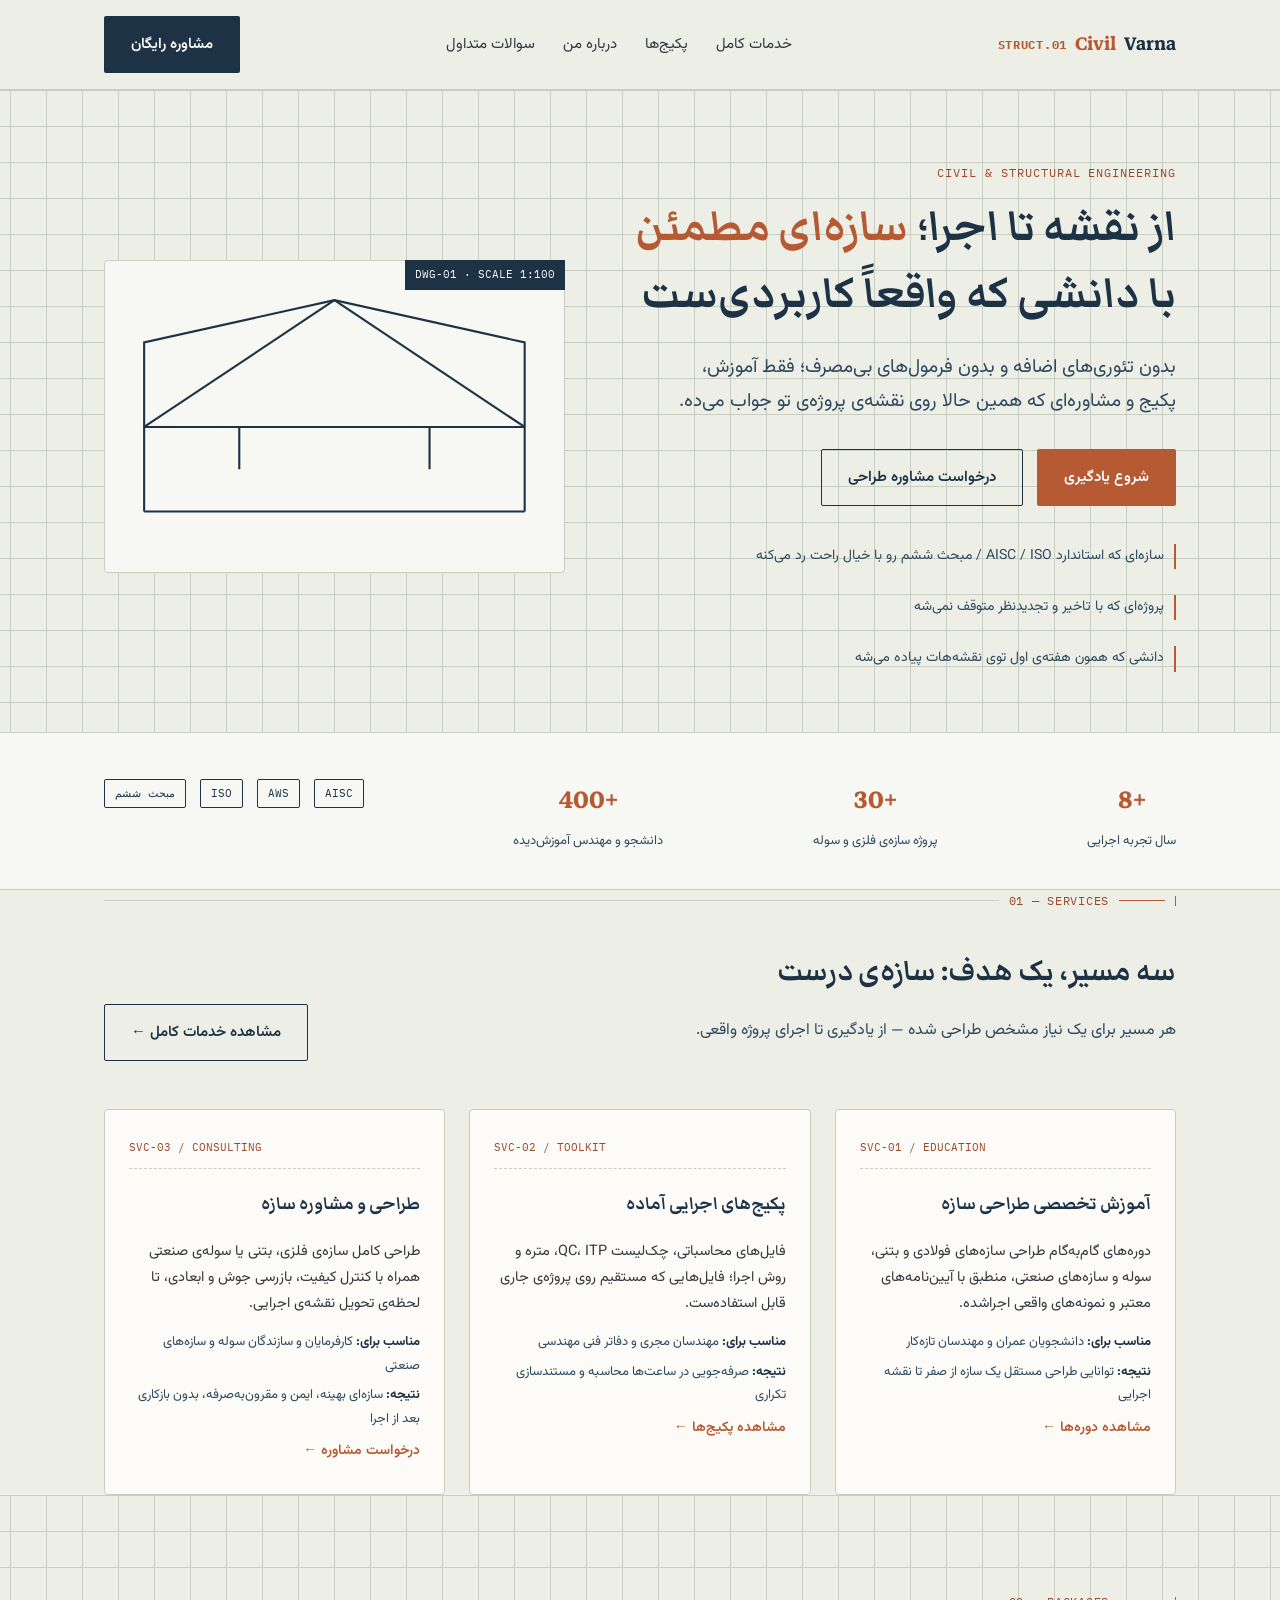
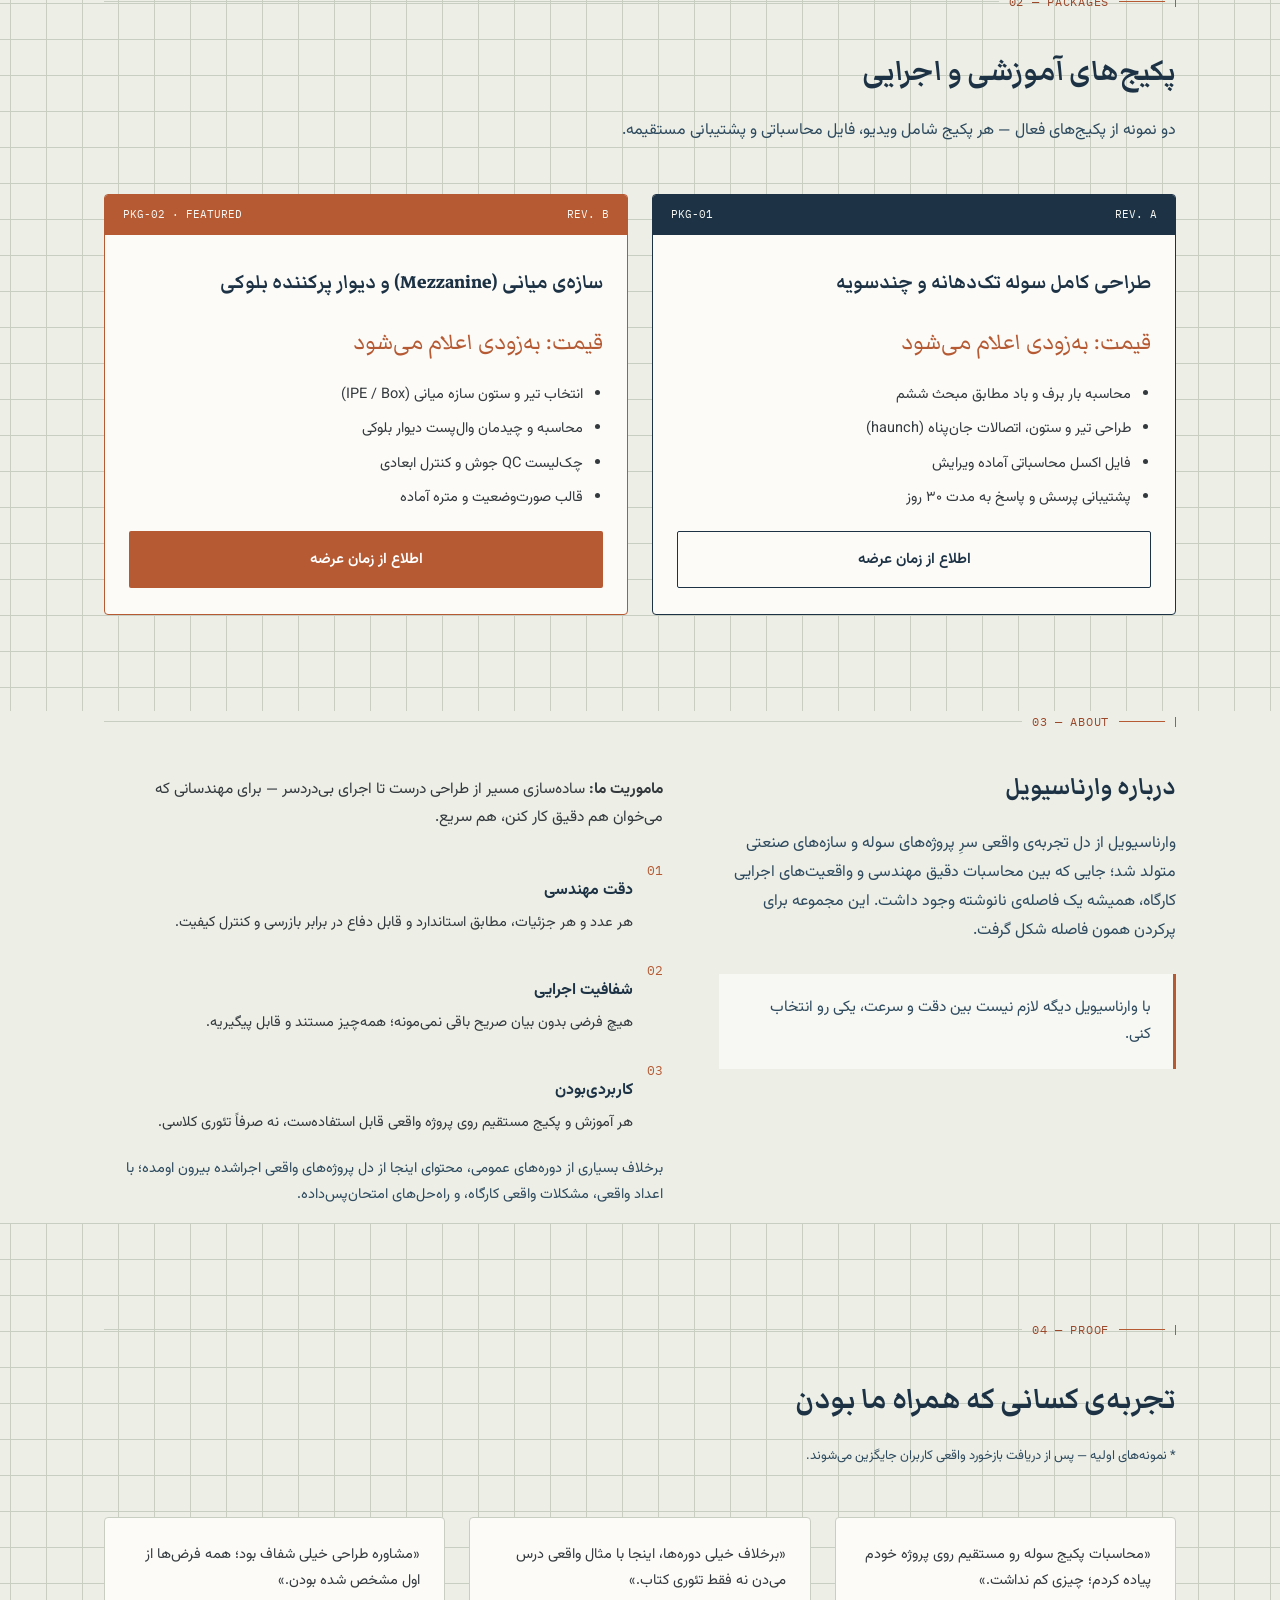
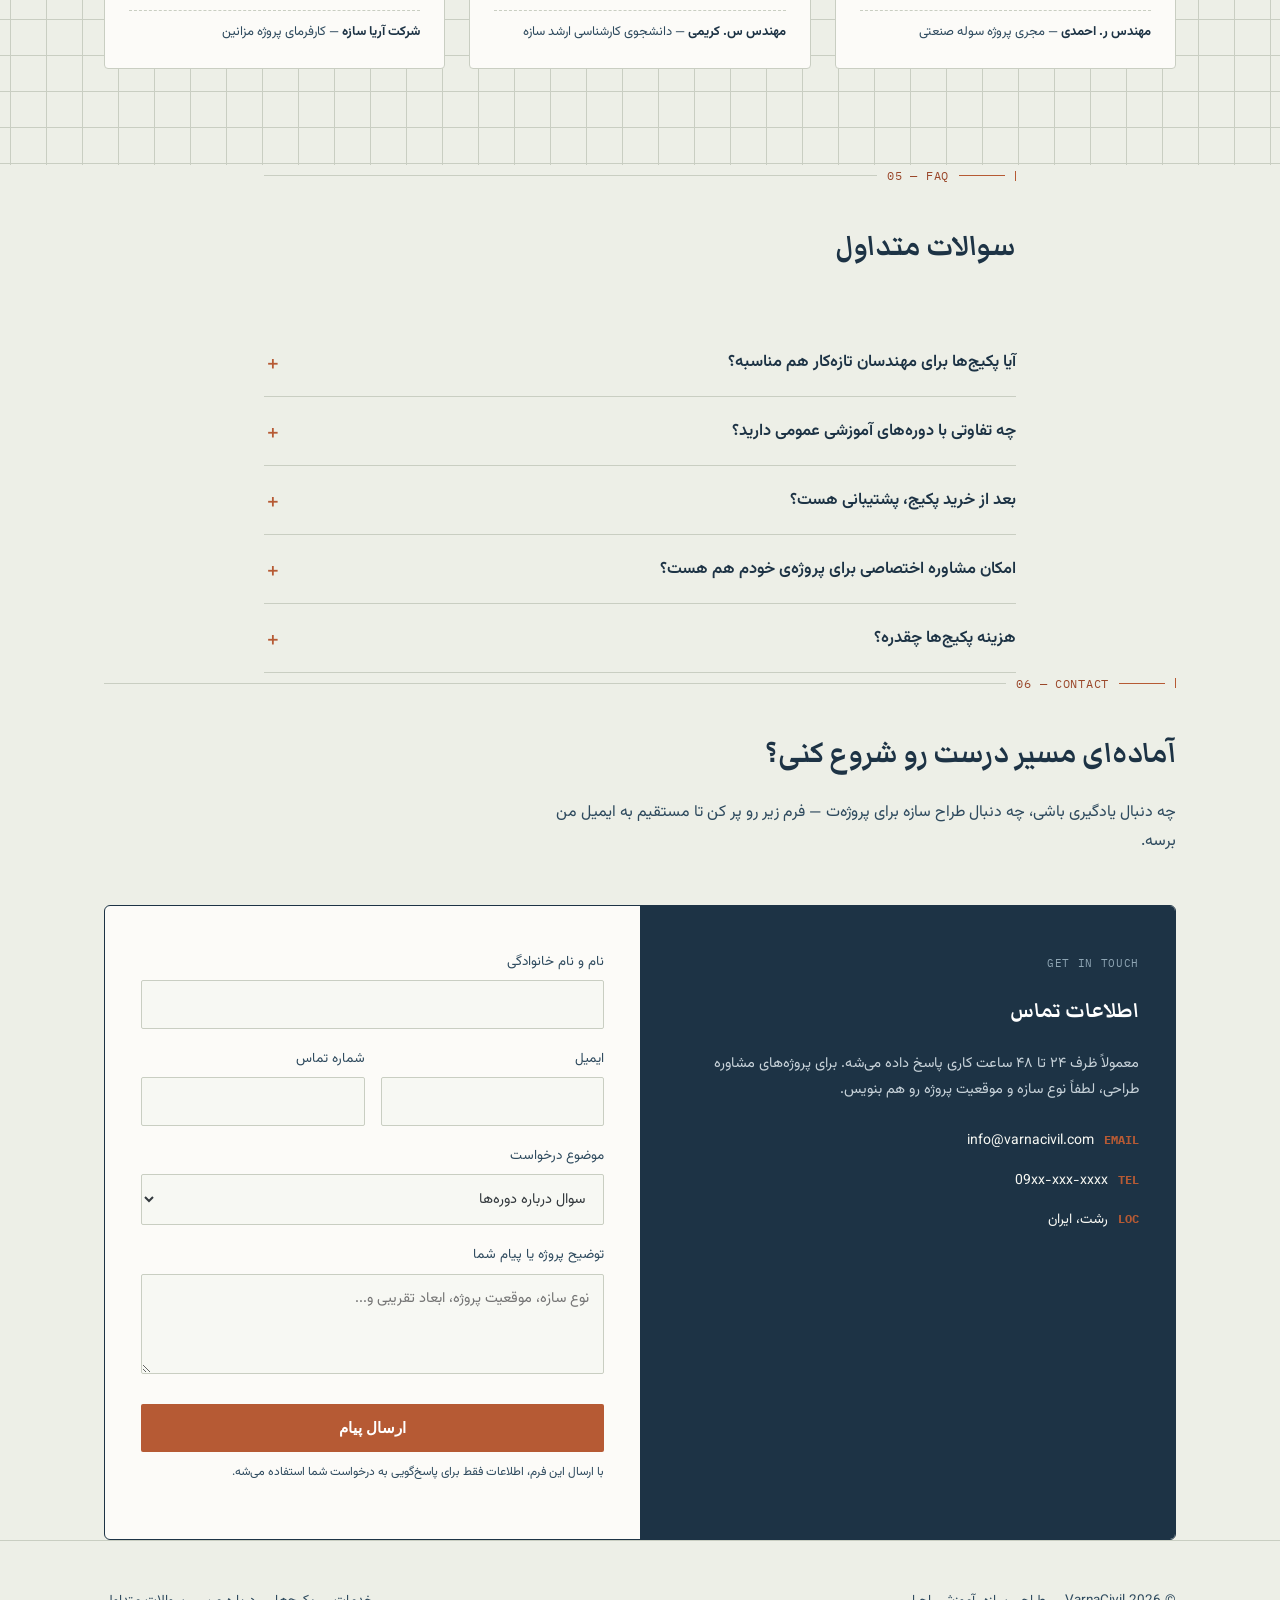
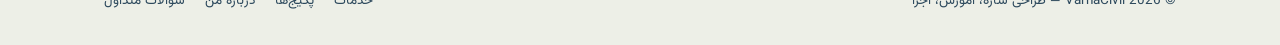
==== index.html @ afd59b33 "Add files via upload" ====
<!DOCTYPE html>
<html lang="fa" dir="rtl">
<head>
<meta charset="UTF-8">
<meta name="viewport" content="width=device-width, initial-scale=1.0">
<title>VarnaCivil | مهندسی سازه، آموزش کاربردی، طراحی اجرایی</title>
<link rel="preconnect" href="https://fonts.googleapis.com">
<link rel="preconnect" href="https://fonts.gstatic.com" crossorigin>
<link href="https://fonts.googleapis.com/css2?family=Vazirmatn:wght@400;500;600;700;800&family=Markazi+Text:wght@500;600;700&family=IBM+Plex+Mono:wght@400;500&display=swap" rel="stylesheet">
<link rel="stylesheet" href="styles.css">

</head>
<body>

<header>
  <nav>
    <div class="logo">Varna<span style="color:var(--rust)">Civil</span> <span class="mono">STRUCT.01</span></div>
    <ul>
      <li><a href="services.html">خدمات کامل</a></li>
      <li><a href="#packages">پکیج‌ها</a></li>
      <li><a href="#about">درباره من</a></li>
      <li><a href="#faq">سوالات متداول</a></li>
    </ul>
    <a href="#contact" class="btn nav-cta">مشاوره رایگان</a>
  </nav>
</header>

<section class="hero grid-bg">
  <div class="wrap hero-grid">
    <div>
      <span class="eyebrow mono">CIVIL &amp; STRUCTURAL ENGINEERING</span>
      <h1>از نقشه تا اجرا؛ <em>سازه‌ای مطمئن</em> با دانشی که واقعاً کاربردی‌ست</h1>
      <p class="lead">بدون تئوری‌های اضافه و بدون فرمول‌های بی‌مصرف؛ فقط آموزش، پکیج و مشاوره‌ای که همین حالا روی نقشه‌ی پروژه‌ی تو جواب می‌ده.</p>
      <div class="hero-actions">
        <a href="#packages" class="btn btn-primary">شروع یادگیری</a>
        <a href="#contact" class="btn btn-ghost">درخواست مشاوره طراحی</a>
      </div>
      <div class="hero-benefits">
        <div>سازه‌ای که استاندارد AISC / ISO / مبحث ششم رو با خیال راحت رد می‌کنه</div>
        <div>پروژه‌ای که با تاخیر و تجدیدنظر متوقف نمی‌شه</div>
        <div>دانشی که همون هفته‌ی اول توی نقشه‌هات پیاده می‌شه</div>
      </div>
    </div>
    <div class="truss-frame">
      <span class="tag">DWG-01 · SCALE 1:100</span>
      <svg viewBox="0 0 400 260" width="100%">
        <path d="M20 220 L20 60 L200 20 L380 60 L380 220"/>
        <line x1="20" y1="220" x2="380" y2="220"/>
        <line x1="20" y1="140" x2="380" y2="140"/>
        <line x1="20" y1="140" x2="200" y2="20"/>
        <line x1="380" y1="140" x2="200" y2="20"/>
        <line x1="110" y1="180" x2="110" y2="140"/>
        <line x1="290" y1="180" x2="290" y2="140"/>
        <line x1="110" y1="180" x2="200" y2="20" stroke-opacity="0"/>
      </svg>
    </div>
  </div>
</section>

<div class="trust-strip">
  <div class="wrap">
    <div class="trust-item"><div class="num">+8</div><div class="label">سال تجربه اجرایی</div></div>
    <div class="trust-item"><div class="num">+30</div><div class="label">پروژه سازه‌ی فلزی و سوله</div></div>
    <div class="trust-item"><div class="num">+400</div><div class="label">دانشجو و مهندس آموزش‌دیده</div></div>
    <div class="trust-item">
      <div class="standards">
        <span class="standard-badge">AISC</span>
        <span class="standard-badge">AWS</span>
        <span class="standard-badge">ISO</span>
        <span class="standard-badge">مبحث ششم</span>
      </div>
    </div>
  </div>
</div>

<section id="services" class="wrap">
  <div class="dim-divider"><span class="tick"></span><div class="rule"></div><span class="mono">01 — SERVICES</span><div class="fill"></div></div>
  <div class="section-head" style="display:flex;justify-content:space-between;align-items:flex-end;flex-wrap:wrap;gap:16px;max-width:none;">
    <div style="max-width:640px;">
      <h2>سه مسیر، یک هدف: سازه‌ی درست</h2>
      <p>هر مسیر برای یک نیاز مشخص طراحی شده — از یادگیری تا اجرای پروژه واقعی.</p>
    </div>
    <a href="services.html" class="btn btn-ghost">مشاهده خدمات کامل ←</a>
  </div>
  <div class="services-grid">
    <div class="service-card">
      <div class="card-tag">SVC-01 / EDUCATION</div>
      <h3>آموزش تخصصی طراحی سازه</h3>
      <p>دوره‌های گام‌به‌گام طراحی سازه‌های فولادی و بتنی، سوله و سازه‌های صنعتی، منطبق با آیین‌نامه‌های معتبر و نمونه‌های واقعی اجراشده.</p>
      <div class="meta"><b>مناسب برای:</b> دانشجویان عمران و مهندسان تازه‌کار</div>
      <div class="meta"><b>نتیجه:</b> توانایی طراحی مستقل یک سازه از صفر تا نقشه اجرایی</div>
      <a href="#packages" class="link">مشاهده دوره‌ها ←</a>
    </div>
    <div class="service-card">
      <div class="card-tag">SVC-02 / TOOLKIT</div>
      <h3>پکیج‌های اجرایی آماده</h3>
      <p>فایل‌های محاسباتی، چک‌لیست QC، ITP، متره و روش اجرا؛ فایل‌هایی که مستقیم روی پروژه‌ی جاری قابل استفاده‌ست.</p>
      <div class="meta"><b>مناسب برای:</b> مهندسان مجری و دفاتر فنی مهندسی</div>
      <div class="meta"><b>نتیجه:</b> صرفه‌جویی در ساعت‌ها محاسبه و مستندسازی تکراری</div>
      <a href="#packages" class="link">مشاهده پکیج‌ها ←</a>
    </div>
    <div class="service-card">
      <div class="card-tag">SVC-03 / CONSULTING</div>
      <h3>طراحی و مشاوره سازه</h3>
      <p>طراحی کامل سازه‌ی فلزی، بتنی یا سوله‌ی صنعتی همراه با کنترل کیفیت، بازرسی جوش و ابعادی، تا لحظه‌ی تحویل نقشه‌ی اجرایی.</p>
      <div class="meta"><b>مناسب برای:</b> کارفرمایان و سازندگان سوله و سازه‌های صنعتی</div>
      <div class="meta"><b>نتیجه:</b> سازه‌ای بهینه، ایمن و مقرون‌به‌صرفه، بدون بازکاری بعد از اجرا</div>
      <a href="#contact" class="link">درخواست مشاوره ←</a>
    </div>
  </div>
</section>

<section id="packages" class="grid-bg">
  <div class="wrap">
    <div class="dim-divider"><span class="tick"></span><div class="rule"></div><span class="mono">02 — PACKAGES</span><div class="fill"></div></div>
    <div class="section-head">
      <h2>پکیج‌های آموزشی و اجرایی</h2>
      <p>دو نمونه از پکیج‌های فعال — هر پکیج شامل ویدیو، فایل محاسباتی و پشتیبانی مستقیمه.</p>
    </div>
    <div class="pkg-grid">
      <div class="pkg-card">
        <div class="pkg-titleblock"><span>PKG-01</span><span>REV. A</span></div>
        <div class="pkg-body">
          <h3>طراحی کامل سوله تک‌دهانه و چندسویه</h3>
          <div class="price">قیمت: به‌زودی اعلام می‌شود</div>
          <ul>
            <li>محاسبه بار برف و باد مطابق مبحث ششم</li>
            <li>طراحی تیر و ستون، اتصالات جان‌پناه (haunch)</li>
            <li>فایل اکسل محاسباتی آماده ویرایش</li>
            <li>پشتیبانی پرسش و پاسخ به مدت ۳۰ روز</li>
          </ul>
          <a href="#contact" class="btn btn-ghost" style="width:100%;justify-content:center;">اطلاع از زمان عرضه</a>
        </div>
      </div>
      <div class="pkg-card featured">
        <div class="pkg-titleblock"><span>PKG-02 · FEATURED</span><span>REV. B</span></div>
        <div class="pkg-body">
          <h3>سازه‌ی میانی (Mezzanine) و دیوار پرکننده بلوکی</h3>
          <div class="price">قیمت: به‌زودی اعلام می‌شود</div>
          <ul>
            <li>انتخاب تیر و ستون سازه میانی (IPE / Box)</li>
            <li>محاسبه و چیدمان وال‌پست دیوار بلوکی</li>
            <li>چک‌لیست QC جوش و کنترل ابعادی</li>
            <li>قالب صورت‌وضعیت و متره آماده</li>
          </ul>
          <a href="#contact" class="btn btn-primary" style="width:100%;justify-content:center;">اطلاع از زمان عرضه</a>
        </div>
      </div>
    </div>
  </div>
</section>

<section id="about" class="wrap">
  <div class="dim-divider"><span class="tick"></span><div class="rule"></div><span class="mono">03 — ABOUT</span><div class="fill"></div></div>
  <div class="about-grid">
    <div>
      <h2 style="font-size:30px;">درباره وارناسیویل</h2>
      <p style="color:var(--ink-soft);margin-top:16px;">
        وارناسیویل از دل تجربه‌ی واقعی سرِ پروژه‌های سوله و سازه‌های صنعتی متولد شد؛ جایی که بین محاسبات دقیق مهندسی و واقعیت‌های اجرایی کارگاه، همیشه یک فاصله‌ی نانوشته وجود داشت. این مجموعه برای پرکردن همون فاصله شکل گرفت.
      </p>
      <div class="about-closing">با وارناسیویل دیگه لازم نیست بین دقت و سرعت، یکی رو انتخاب کنی.</div>
    </div>
    <div>
      <p style="font-size:15.5px;color:var(--charcoal);">
        <b>ماموریت ما:</b> ساده‌سازی مسیر از طراحی درست تا اجرای بی‌دردسر — برای مهندسانی که می‌خوان هم دقیق کار کنن، هم سریع.
      </p>
      <div class="values-list">
        <div class="value-item">
          <span class="mark">01</span>
          <div><h4>دقت مهندسی</h4><p>هر عدد و هر جزئیات، مطابق استاندارد و قابل دفاع در برابر بازرسی و کنترل کیفیت.</p></div>
        </div>
        <div class="value-item">
          <span class="mark">02</span>
          <div><h4>شفافیت اجرایی</h4><p>هیچ فرضی بدون بیان صریح باقی نمی‌مونه؛ همه‌چیز مستند و قابل پیگیریه.</p></div>
        </div>
        <div class="value-item">
          <span class="mark">03</span>
          <div><h4>کاربردی‌بودن</h4><p>هر آموزش و پکیج مستقیم روی پروژه واقعی قابل استفاده‌ست، نه صرفاً تئوری کلاسی.</p></div>
        </div>
      </div>
      <p style="font-size:14.5px;color:var(--ink-soft);margin-top:20px;">
        برخلاف بسیاری از دوره‌های عمومی، محتوای اینجا از دل پروژه‌های واقعی اجراشده بیرون اومده؛ با اعداد واقعی، مشکلات واقعی کارگاه، و راه‌حل‌های امتحان‌پس‌داده.
      </p>
    </div>
  </div>
</section>

<section class="grid-bg">
  <div class="wrap">
    <div class="dim-divider"><span class="tick"></span><div class="rule"></div><span class="mono">04 — PROOF</span><div class="fill"></div></div>
    <div class="section-head">
      <h2>تجربه‌ی کسانی که همراه ما بودن</h2>
      <p style="font-size:13px;color:var(--ink-soft)">* نمونه‌های اولیه — پس از دریافت بازخورد واقعی کاربران جایگزین می‌شوند.</p>
    </div>
    <div class="proof-grid">
      <div class="proof-card">
        <div class="quote">«محاسبات پکیج سوله رو مستقیم روی پروژه خودم پیاده کردم؛ چیزی کم نداشت.»</div>
        <div class="who"><b>مهندس ر. احمدی</b> — مجری پروژه سوله صنعتی</div>
      </div>
      <div class="proof-card">
        <div class="quote">«برخلاف خیلی دوره‌ها، اینجا با مثال واقعی درس می‌دن نه فقط تئوری کتاب.»</div>
        <div class="who"><b>مهندس س. کریمی</b> — دانشجوی کارشناسی ارشد سازه</div>
      </div>
      <div class="proof-card">
        <div class="quote">«مشاوره طراحی خیلی شفاف بود؛ همه فرض‌ها از اول مشخص شده بودن.»</div>
        <div class="who"><b>شرکت آریا سازه</b> — کارفرمای پروژه مزانین</div>
      </div>
    </div>
  </div>
</section>

<section id="faq" class="wrap" style="max-width:800px;">
  <div class="dim-divider"><span class="tick"></span><div class="rule"></div><span class="mono">05 — FAQ</span><div class="fill"></div></div>
  <div class="section-head"><h2>سوالات متداول</h2></div>
  <div id="faq-list">
    <div class="faq-item">
      <button class="faq-q">آیا پکیج‌ها برای مهندسان تازه‌کار هم مناسبه؟ <span class="plus">＋</span></button>
      <div class="faq-a"><p>بله. هر پکیج با فرض دانش پایه شروع می‌شه و مرحله‌به‌مرحله جلو می‌ره، اما آنقدر دقیق هست که مهندسان باتجربه هم ازش برای پروژه واقعی استفاده کنن.</p></div>
    </div>
    <div class="faq-item">
      <button class="faq-q">چه تفاوتی با دوره‌های آموزشی عمومی دارید؟ <span class="phone plus">＋</span></button>
      <div class="faq-a"><p>محتوای اینجا از دل پروژه‌های واقعی اجراشده (سوله، مزانین، سازه فلزی) بیرون اومده، نه صرفاً تئوری آیین‌نامه. هر فایل قابل استفاده مستقیم روی نقشه‌ی شماست.</p></div>
    </div>
    <div class="faq-item">
      <button class="faq-q">بعد از خرید پکیج، پشتیبانی هست؟ <span class="plus">＋</span></button>
      <div class="faq-a"><p>بله، برای مدت مشخص‌شده در هر پکیج امکان پرسش و پاسخ مستقیم درباره محاسبات و نحوه استفاده از فایل‌ها وجود داره.</p></div>
    </div>
    <div class="faq-item">
      <button class="faq-q">امکان مشاوره اختصاصی برای پروژه‌ی خودم هم هست؟ <span class="plus">＋</span></button>
      <div class="faq-a"><p>بله، از طریق بخش «درخواست مشاوره» می‌تونید مشخصات پروژه رو ارسال کنید تا بررسی و برای هماهنگی وقت اولیه تماس گرفته بشه.</p></div>
    </div>
    <div class="faq-item">
      <button class="faq-q">هزینه پکیج‌ها چقدره؟ <span class="plus">＋</span></button>
      <div class="faq-a"><p>قیمت‌گذاری نهایی به‌زودی روی همین صفحه اعلام می‌شه. برای اطلاع از زمان انتشار، فرم پایین صفحه رو پر کنید.</p></div>
    </div>
  </div>
</section>

<section id="contact" class="wrap">
  <div class="dim-divider"><span class="tick"></span><div class="rule"></div><span class="mono">06 — CONTACT</span><div class="fill"></div></div>
  <div class="section-head">
    <h2>آماده‌ای مسیر درست رو شروع کنی؟</h2>
    <p>چه دنبال یادگیری باشی، چه دنبال طراح سازه برای پروژه‌ت — فرم زیر رو پر کن تا مستقیم به ایمیل من برسه.</p>
  </div>
  <div class="contact-wrap">
    <div class="contact-info">
      <span class="mono">GET IN TOUCH</span>
      <h2>اطلاعات تماس</h2>
      <p>معمولاً ظرف ۲۴ تا ۴۸ ساعت کاری پاسخ داده می‌شه. برای پروژه‌های مشاوره طراحی، لطفاً نوع سازه و موقعیت پروژه رو هم بنویس.</p>
      <ul>
        <li><b>EMAIL</b> info@varnacivil.com</li>
        <li><b>TEL</b> 09xx-xxx-xxxx</li>
        <li><b>LOC</b> رشت، ایران</li>
      </ul>
    </div>
    <div class="contact-form">
      <div class="form-success" id="formSuccess">✓ پیام شما ارسال شد. به‌زودی پاسخ داده می‌شه.</div>
      <form id="contactForm" action="https://api.web3forms.com/submit" method="POST">
        <!-- برای فعال‌سازی این فرم: در web3forms.com ثبت‌نام کن (رایگان)، Access Key بگیر و مقدار زیر رو جایگزین کن -->
        <input type="hidden" name="access_key" value="a67e29ad-2682-4dd1-9dd6-2adacbf0fb35">
        <input type="hidden" name="subject" value="پیام جدید از سایت VarnaCivil">
        <input type="checkbox" name="botcheck" style="display:none" tabindex="-1" autocomplete="off">

        <div class="form-row">
          <label for="name">نام و نام خانوادگی</label>
          <input type="text" id="name" name="name" required>
        </div>
        <div class="form-two">
          <div class="form-row">
            <label for="email">ایمیل</label>
            <input type="email" id="email" name="email" required>
          </div>
          <div class="form-row">
            <label for="phone">شماره تماس</label>
            <input type="tel" id="phone" name="phone">
          </div>
        </div>
        <div class="form-row">
          <label for="topic">موضوع درخواست</label>
          <select id="topic" name="topic">
            <option>سوال درباره دوره‌ها</option>
            <option>خرید پکیج آموزشی</option>
            <option>درخواست مشاوره طراحی سازه</option>
            <option>سایر موارد</option>
          </select>
        </div>
        <div class="form-row">
          <label for="message">توضیح پروژه یا پیام شما</label>
          <textarea id="message" name="message" required placeholder="نوع سازه، موقعیت پروژه، ابعاد تقریبی و..."></textarea>
        </div>
        <button type="submit" class="btn btn-primary" style="width:100%;justify-content:center;">ارسال پیام</button>
        <p class="form-note">با ارسال این فرم، اطلاعات فقط برای پاسخ‌گویی به درخواست شما استفاده می‌شه.</p>
      </form>
    </div>
  </div>
</section>

<footer>
  <div class="wrap footer-grid">
    <div>© <span id="year"></span> VarnaCivil — طراحی سازه، آموزش، اجرا</div>
    <div style="display:flex;gap:20px;">
      <a href="#services">خدمات</a>
      <a href="#packages">پکیج‌ها</a>
      <a href="#about">درباره من</a>
      <a href="#faq">سوالات متداول</a>
    </div>
  </div>
</footer>

<script>
  document.getElementById('year').textContent = new Date().getFullYear();

  const contactForm = document.getElementById('contactForm');
  if(contactForm){
    contactForm.addEventListener('submit', async (e)=>{
      e.preventDefault();
      const btn = contactForm.querySelector('button[type="submit"]');
      const originalText = btn.textContent;
      btn.textContent = 'در حال ارسال...';
      btn.disabled = true;
      try{
        const res = await fetch(contactForm.action, {
          method:'POST',
          headers:{'Accept':'application/json'},
          body:new FormData(contactForm)
        });
        const data = await res.json();
        if(data.success){
          document.getElementById('formSuccess').classList.add('show');
          contactForm.reset();
        } else {
          alert('ارسال ناموفق بود. لطفاً دوباره تلاش کن یا مستقیم ایمیل بزن.');
        }
      } catch(err){
        alert('ارسال ناموفق بود. لطفاً دوباره تلاش کن یا مستقیم ایمیل بزن.');
      } finally {
        btn.textContent = originalText;
        btn.disabled = false;
      }
    });
  }
  document.querySelectorAll('.faq-q').forEach(btn=>{
    btn.addEventListener('click',()=>{
      const item = btn.parentElement;
      const answer = item.querySelector('.faq-a');
      const isOpen = item.classList.contains('open');
      document.querySelectorAll('.faq-item.open').forEach(o=>{
        o.classList.remove('open');
        o.querySelector('.faq-a').style.maxHeight=null;
      });
      if(!isOpen){
        item.classList.add('open');
        answer.style.maxHeight = answer.scrollHeight+'px';
      }
    });
  });
</script>

</body>
</html>
---- styles.css ----
:root{
    --paper:#EDEFE7;
    --paper-2:#F7F8F3;
    --card:#FCFBF8;
    --ink:#1D3345;
    --ink-soft:#2E4A5E;
    --rust:#B65A34;
    --rust-deep:#9A472A;
    --brass:#A9832B;
    --charcoal:#33393D;
    --line:#C9CEC2;
    --line-strong:#1D3345;
  }
  *{box-sizing:border-box;}
  html{scroll-behavior:smooth;}
  body{
    margin:0;
    background:var(--paper);
    color:var(--charcoal);
    font-family:'Vazirmatn',sans-serif;
    line-height:1.8;
    -webkit-font-smoothing:antialiased;
  }
  h1,h2,h3{
    font-family:'Markazi Text','Vazirmatn',serif;
    color:var(--ink);
    margin:0;
    font-weight:700;
  }
  .mono{
    font-family:'IBM Plex Mono',monospace;
    letter-spacing:.06em;
    direction:ltr;
    display:inline-block;
  }
  a{color:inherit;text-decoration:none;}
  .wrap{max-width:1120px;margin:0 auto;padding:0 24px;}
  img,svg{max-width:100%;display:block;}

  /* ---- blueprint grid texture ---- */
  .grid-bg{
    background-image:
      linear-gradient(var(--line) 1px, transparent 1px),
      linear-gradient(90deg, var(--line) 1px, transparent 1px);
    background-size:36px 36px;
    background-position:center top;
  }

  /* ---- nav ---- */
  header{
    position:sticky;top:0;z-index:50;
    background:rgba(237,239,231,.9);
    backdrop-filter:blur(6px);
    border-bottom:1px solid var(--line);
  }
  nav{
    display:flex;align-items:center;justify-content:space-between;
    padding:16px 24px;max-width:1120px;margin:0 auto;
  }
  .logo{
    font-family:'Markazi Text',serif;font-weight:700;font-size:26px;color:var(--ink);
    display:flex;align-items:center;gap:8px;
  }
  .logo .mono{font-size:12px;color:var(--rust);}
  nav ul{list-style:none;display:flex;gap:28px;margin:0;padding:0;font-size:15px;}
  nav ul a:hover{color:var(--rust);}
  .nav-cta{
    background:var(--ink);color:var(--paper-2)!important;padding:10px 20px;border-radius:2px;
    font-size:14px;
  }
  .nav-toggle{display:none;background:none;border:none;font-size:22px;color:var(--ink);cursor:pointer;}
  @media(max-width:820px){
    nav ul{display:none;}
    .nav-toggle{display:block;}
  }

  /* ---- dimension divider signature element ---- */
  .dim-divider{
    display:flex;align-items:center;gap:10px;margin:0 0 28px;color:var(--rust);
  }
  .dim-divider .tick{width:1px;height:10px;background:var(--rust);}
  .dim-divider .rule{flex:0 0 46px;height:1px;background:var(--rust);position:relative;}
  .dim-divider span.mono{font-size:12px;color:var(--rust-deep);white-space:nowrap;}
  .dim-divider .fill{flex:1;height:1px;background:var(--line);}

  section{padding:96px 0;}
  .eyebrow{
    font-family:'IBM Plex Mono',monospace;font-size:12px;color:var(--rust-deep);
    letter-spacing:.08em;margin-bottom:10px;direction:ltr;display:block;text-align:right;
  }

  /* ---- HERO ---- */
  .hero{
    padding:72px 0 60px;position:relative;overflow:hidden;
  }
  .hero-grid{
    display:grid;grid-template-columns:1.1fr .9fr;gap:48px;align-items:center;
  }
  @media(max-width:900px){.hero-grid{grid-template-columns:1fr;}}
  .hero h1{font-size:clamp(34px,5vw,54px);line-height:1.25;}
  .hero h1 em{font-style:normal;color:var(--rust);}
  .hero p.lead{font-size:19px;color:var(--ink-soft);margin:22px 0 30px;max-width:46ch;}
  .btn{
    display:inline-flex;align-items:center;gap:8px;padding:14px 26px;border-radius:2px;
    font-size:15px;font-weight:600;border:1px solid transparent;cursor:pointer;
  }
  .btn-primary{background:var(--rust);color:#fff;}
  .btn-primary:hover{background:var(--rust-deep);}
  .btn-ghost{background:transparent;border-color:var(--ink);color:var(--ink);}
  .btn-ghost:hover{background:var(--ink);color:var(--paper-2);}
  .hero-actions{display:flex;gap:14px;flex-wrap:wrap;}
  .hero-benefits{display:flex;gap:26px;margin-top:38px;flex-wrap:wrap;}
  .hero-benefits div{font-size:14px;color:var(--ink-soft);border-right:2px solid var(--rust);padding-right:10px;}

  .truss-frame{
    background:var(--paper-2);border:1px solid var(--line);border-radius:4px;padding:18px;position:relative;
  }
  .truss-frame .tag{
    position:absolute;top:-1px;right:-1px;background:var(--ink);color:var(--paper-2);
    font-family:'IBM Plex Mono',monospace;font-size:11px;padding:5px 10px;direction:ltr;
  }
  .truss-frame svg path, .truss-frame svg line{
    stroke:var(--ink);stroke-width:2;fill:none;
    stroke-dasharray:900;stroke-dashoffset:900;
    animation:draw 2.4s ease forwards;
  }
  @keyframes draw{to{stroke-dashoffset:0;}}
  @media(prefers-reduced-motion:reduce){
    .truss-frame svg path,.truss-frame svg line{animation:none;stroke-dashoffset:0;}
  }

  /* ---- TRUST STRIP ---- */
  .trust-strip{padding:36px 0;border-top:1px solid var(--line);border-bottom:1px solid var(--line);background:var(--paper-2);}
  .trust-strip .wrap{display:flex;justify-content:space-between;flex-wrap:wrap;gap:24px;text-align:center;}
  .trust-item .num{font-family:'Markazi Text',serif;font-size:34px;color:var(--rust);font-weight:700;}
  .trust-item .label{font-size:13px;color:var(--ink-soft);}
  .standards{display:flex;gap:14px;flex-wrap:wrap;justify-content:center;margin-top:10px;}
  .standard-badge{
    font-family:'IBM Plex Mono',monospace;font-size:11px;border:1px solid var(--line-strong);
    padding:4px 10px;border-radius:2px;color:var(--ink);direction:ltr;
  }

  /* ---- SECTION HEADS ---- */
  .section-head{max-width:640px;margin-bottom:48px;}
  .section-head h2{font-size:clamp(26px,3.4vw,36px);}
  .section-head p{color:var(--ink-soft);font-size:16px;margin-top:12px;}

  /* ---- SERVICES ---- */
  .services-grid{display:grid;grid-template-columns:repeat(3,1fr);gap:24px;}
  @media(max-width:900px){.services-grid{grid-template-columns:1fr;}}
  .service-card{
    background:var(--card);border:1px solid var(--line);border-radius:4px;padding:28px 24px;position:relative;
  }
  .service-card .card-tag{
    font-family:'IBM Plex Mono',monospace;font-size:11px;color:var(--rust-deep);
    border-bottom:1px dashed var(--line);padding-bottom:10px;margin-bottom:16px;direction:ltr;
  }
  .service-card h3{font-size:22px;margin-bottom:10px;}
  .service-card p{color:var(--charcoal);font-size:14.5px;margin-bottom:14px;}
  .service-card .meta{font-size:13px;color:var(--ink-soft);margin-bottom:6px;}
  .service-card .meta b{color:var(--ink);}
  .service-card a.link{color:var(--rust);font-weight:600;font-size:14px;}
  .service-card a.link:hover{color:var(--rust-deep);}

  /* ---- PACKAGES ---- */
  .pkg-grid{display:grid;grid-template-columns:repeat(2,1fr);gap:24px;}
  @media(max-width:800px){.pkg-grid{grid-template-columns:1fr;}}
  .pkg-card{
    background:var(--card);border:1px solid var(--line-strong);border-radius:4px;padding:0;overflow:hidden;
  }
  .pkg-titleblock{
    display:flex;justify-content:space-between;align-items:center;
    background:var(--ink);color:var(--paper-2);padding:10px 18px;font-family:'IBM Plex Mono',monospace;font-size:11px;direction:ltr;
  }
  .pkg-body{padding:26px 24px;}
  .pkg-body h3{font-size:24px;margin-bottom:8px;}
  .pkg-body .price{font-family:'Markazi Text',serif;font-size:28px;color:var(--rust);margin:14px 0;}
  .pkg-body ul{margin:0 0 20px;padding-right:20px;font-size:14.5px;color:var(--charcoal);}
  .pkg-body li{margin-bottom:8px;}
  .pkg-card.featured{border-color:var(--rust);}
  .pkg-card.featured .pkg-titleblock{background:var(--rust);}

  /* ---- ABOUT ---- */
  .about-grid{display:grid;grid-template-columns:.9fr 1.1fr;gap:56px;align-items:start;}
  @media(max-width:900px){.about-grid{grid-template-columns:1fr;}}
  .values-list{display:flex;flex-direction:column;gap:20px;margin-top:24px;}
  .value-item{display:flex;gap:14px;}
  .value-item .mark{
    font-family:'IBM Plex Mono',monospace;color:var(--rust);font-size:13px;flex:0 0 auto;padding-top:3px;
  }
  .value-item h4{font-size:16px;color:var(--ink);margin-bottom:4px;font-family:'Vazirmatn';font-weight:700;}
  .value-item p{margin:0;font-size:14.5px;color:var(--charcoal);}
  .about-closing{
    margin-top:28px;padding:20px 22px;border-right:3px solid var(--rust);background:var(--paper-2);font-size:15.5px;color:var(--ink-soft);
  }

  /* ---- SOCIAL PROOF ---- */
  .proof-grid{display:grid;grid-template-columns:repeat(3,1fr);gap:24px;}
  @media(max-width:900px){.proof-grid{grid-template-columns:1fr;}}
  .proof-card{background:var(--card);border:1px solid var(--line);border-radius:4px;padding:24px;font-size:14.5px;}
  .proof-card .quote{color:var(--charcoal);margin-bottom:16px;}
  .proof-card .who{font-size:13px;color:var(--ink-soft);border-top:1px dashed var(--line);padding-top:10px;}
  .proof-card .who b{color:var(--ink);}

  /* ---- FAQ ---- */
  .faq-item{border-bottom:1px solid var(--line);}
  .faq-q{
    width:100%;text-align:right;background:none;border:none;padding:20px 0;
    display:flex;justify-content:space-between;align-items:center;cursor:pointer;
    font-family:'Vazirmatn';font-size:16.5px;font-weight:600;color:var(--ink);
  }
  .faq-q .plus{font-family:'IBM Plex Mono',monospace;color:var(--rust);transition:transform .2s;}
  .faq-item.open .plus{transform:rotate(45deg);}
  .faq-a{max-height:0;overflow:hidden;transition:max-height .25s ease;font-size:14.5px;color:var(--charcoal);}
  .faq-a p{padding:0 0 20px;margin:0;max-width:70ch;}

  /* ---- FINAL CTA ---- */
  .final-cta{
    background:var(--ink);color:var(--paper-2);text-align:center;border-radius:6px;padding:64px 32px;position:relative;overflow:hidden;
  }
  .final-cta h2{color:#fff;font-size:clamp(26px,3.6vw,38px);}
  .final-cta p{color:#C7D2D9;margin:16px auto 30px;max-width:52ch;font-size:16px;}
  .final-cta .btn-primary{background:var(--rust);}

  footer{padding:48px 0 32px;border-top:1px solid var(--line);}
  .footer-grid{display:flex;justify-content:space-between;flex-wrap:wrap;gap:20px;font-size:13.5px;color:var(--ink-soft);}
  .footer-grid a:hover{color:var(--rust);}

  ::selection{background:var(--rust);color:#fff;}
  :focus-visible{outline:2px solid var(--rust);outline-offset:2px;}

/* ---- CONTACT FORM ---- */
.contact-wrap{
  display:grid;grid-template-columns:1fr 1fr;gap:0;
  background:var(--card);border:1px solid var(--line-strong);border-radius:6px;overflow:hidden;
}
@media(max-width:860px){.contact-wrap{grid-template-columns:1fr;}}
.contact-info{
  background:var(--ink);color:var(--paper-2);padding:44px 36px;
}
.contact-info .mono{color:#8FA6B4;font-size:11px;}
.contact-info h2{color:#fff;font-size:26px;margin:10px 0 16px;}
.contact-info p{color:#C7D2D9;font-size:14.5px;margin-bottom:26px;}
.contact-info ul{list-style:none;padding:0;margin:0;display:flex;flex-direction:column;gap:14px;}
.contact-info li{font-size:14px;display:flex;gap:10px;align-items:baseline;}
.contact-info li b{color:var(--rust);font-family:'IBM Plex Mono',monospace;font-size:12px;}
.contact-form{padding:44px 36px;}
.form-row{margin-bottom:18px;}
.form-row label{display:block;font-size:13.5px;color:var(--ink-soft);margin-bottom:6px;}
.form-row input,.form-row select,.form-row textarea{
  width:100%;padding:12px 14px;border:1px solid var(--line);border-radius:2px;
  background:var(--paper-2);font-family:'Vazirmatn';font-size:14.5px;color:var(--charcoal);
}
.form-row input:focus,.form-row select:focus,.form-row textarea:focus{
  outline:none;border-color:var(--rust);
}
.form-row textarea{resize:vertical;min-height:100px;}
.form-two{display:grid;grid-template-columns:1fr 1fr;gap:16px;}
@media(max-width:500px){.form-two{grid-template-columns:1fr;}}
.form-note{font-size:12px;color:var(--ink-soft);margin-top:10px;}
.form-success{
  display:none;background:#EAF3EA;border:1px solid #6FA46F;color:#2E5A2E;
  padding:14px 16px;border-radius:2px;font-size:14px;margin-bottom:18px;
}
.form-success.show{display:block;}

/* ---- PROCESS STEPS (services page) ---- */
.process-list{display:flex;flex-direction:column;gap:0;margin-top:20px;}
.process-step{
  display:grid;grid-template-columns:64px 1fr;gap:18px;padding:22px 0;border-bottom:1px solid var(--line);
}
.process-step:last-child{border-bottom:none;}
.process-step .step-num{
  font-family:'IBM Plex Mono',monospace;color:var(--rust);font-size:20px;font-weight:500;direction:ltr;
}
.process-step h4{font-size:17px;color:var(--ink);margin-bottom:6px;}
.process-step p{margin:0;font-size:14.5px;color:var(--charcoal);}

.deliverables{display:flex;flex-wrap:wrap;gap:10px;margin-top:16px;}
.deliverables span{
  font-family:'IBM Plex Mono',monospace;font-size:11.5px;border:1px solid var(--line-strong);
  padding:5px 12px;border-radius:2px;color:var(--ink);direction:ltr;background:var(--paper-2);
}

.page-hero{padding:56px 0 20px;}
.page-hero h1{font-size:clamp(30px,4.4vw,44px);}
.page-hero p{color:var(--ink-soft);font-size:16.5px;max-width:60ch;margin-top:16px;}

.service-block{
  border:1px solid var(--line);border-radius:6px;background:var(--card);margin-bottom:32px;overflow:hidden;
}
.service-block-head{
  display:flex;justify-content:space-between;align-items:center;flex-wrap:wrap;gap:10px;
  padding:20px 28px;border-bottom:1px solid var(--line);background:var(--paper-2);
}
.service-block-head h3{font-size:24px;}
.service-block-body{padding:26px 28px;}
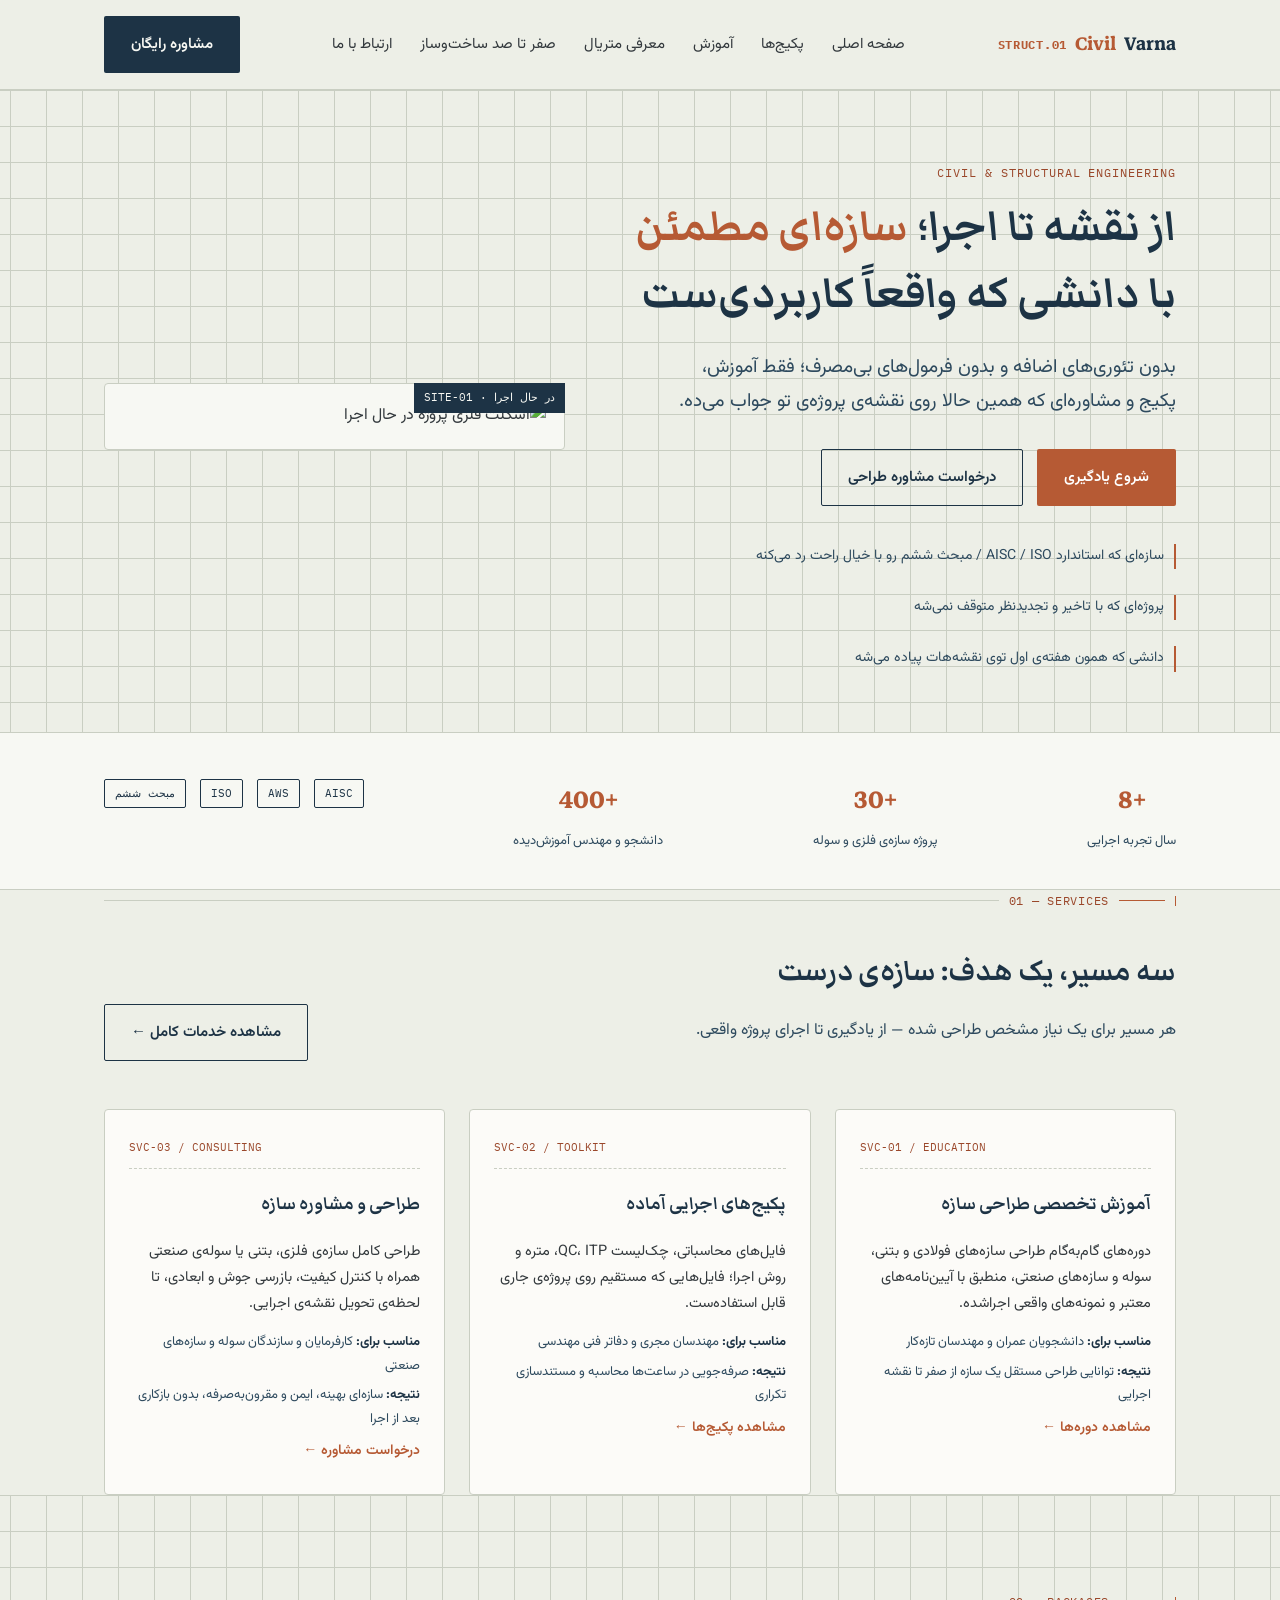
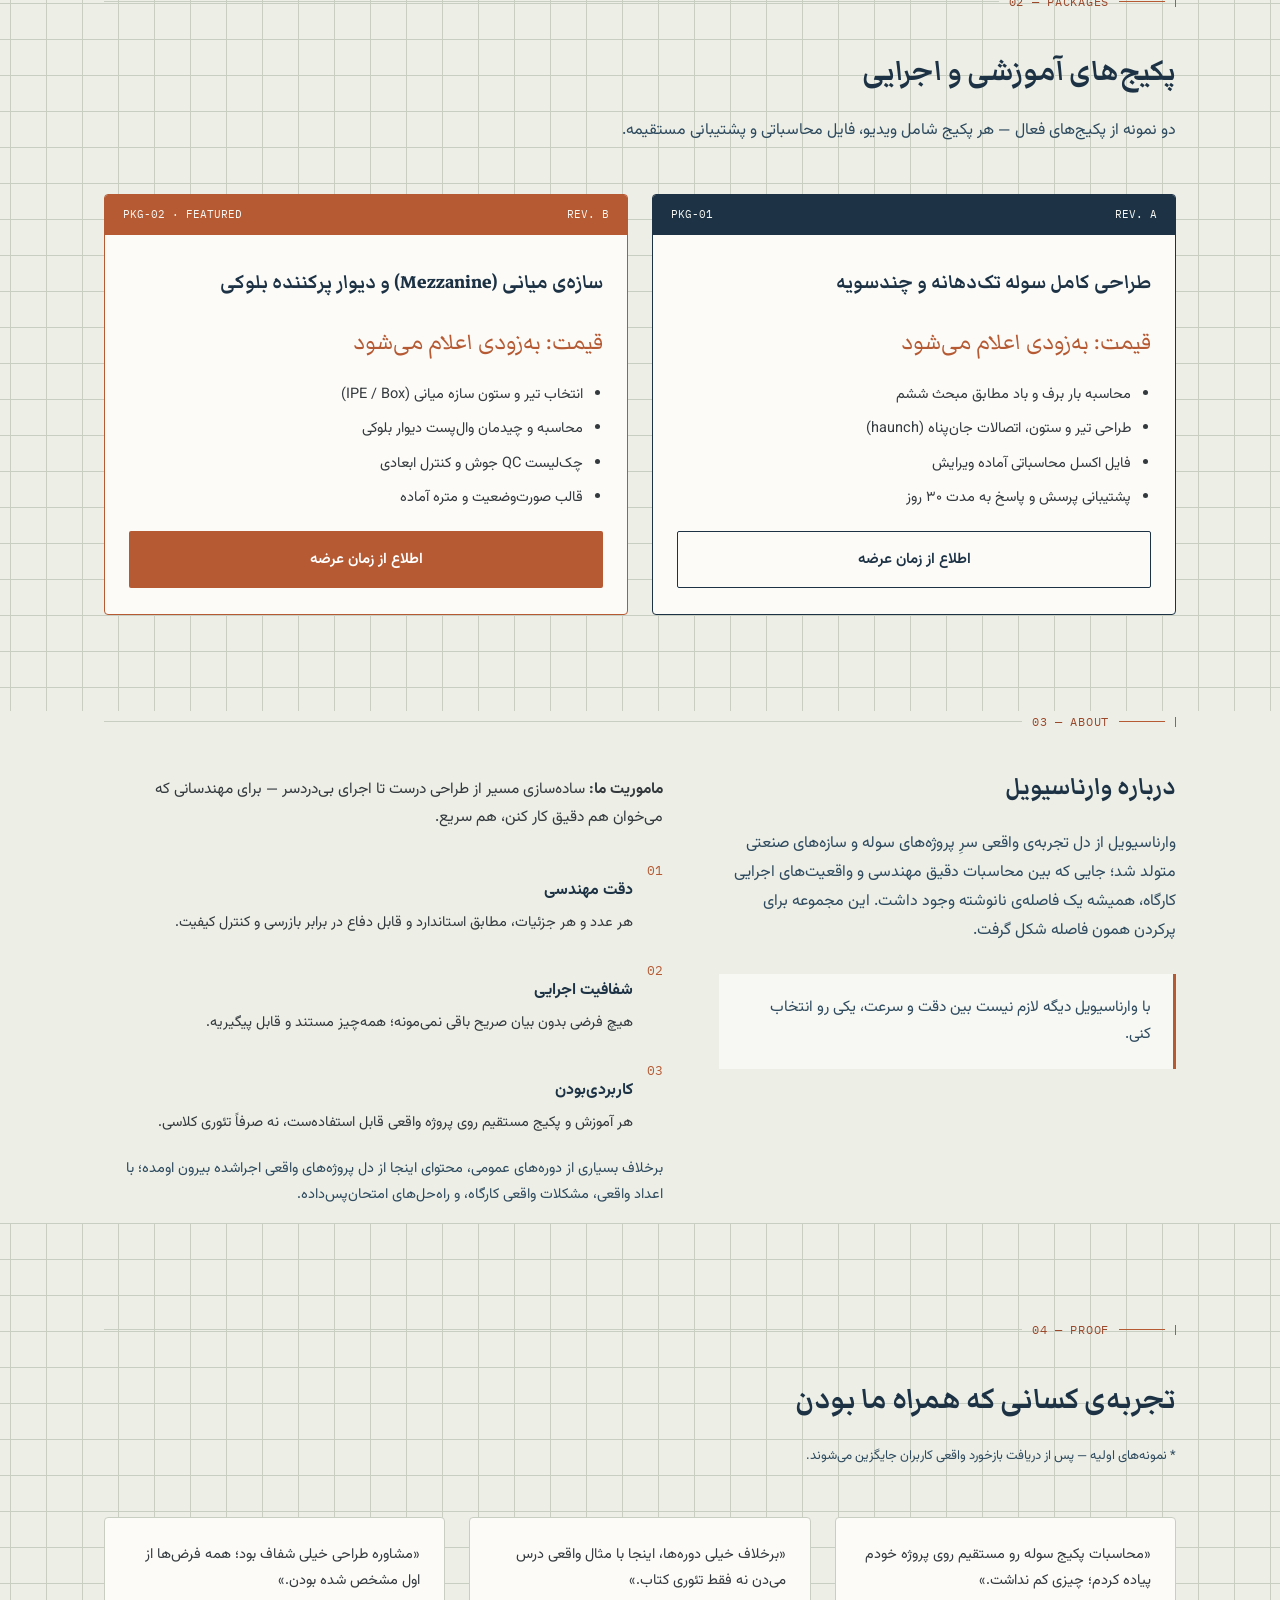
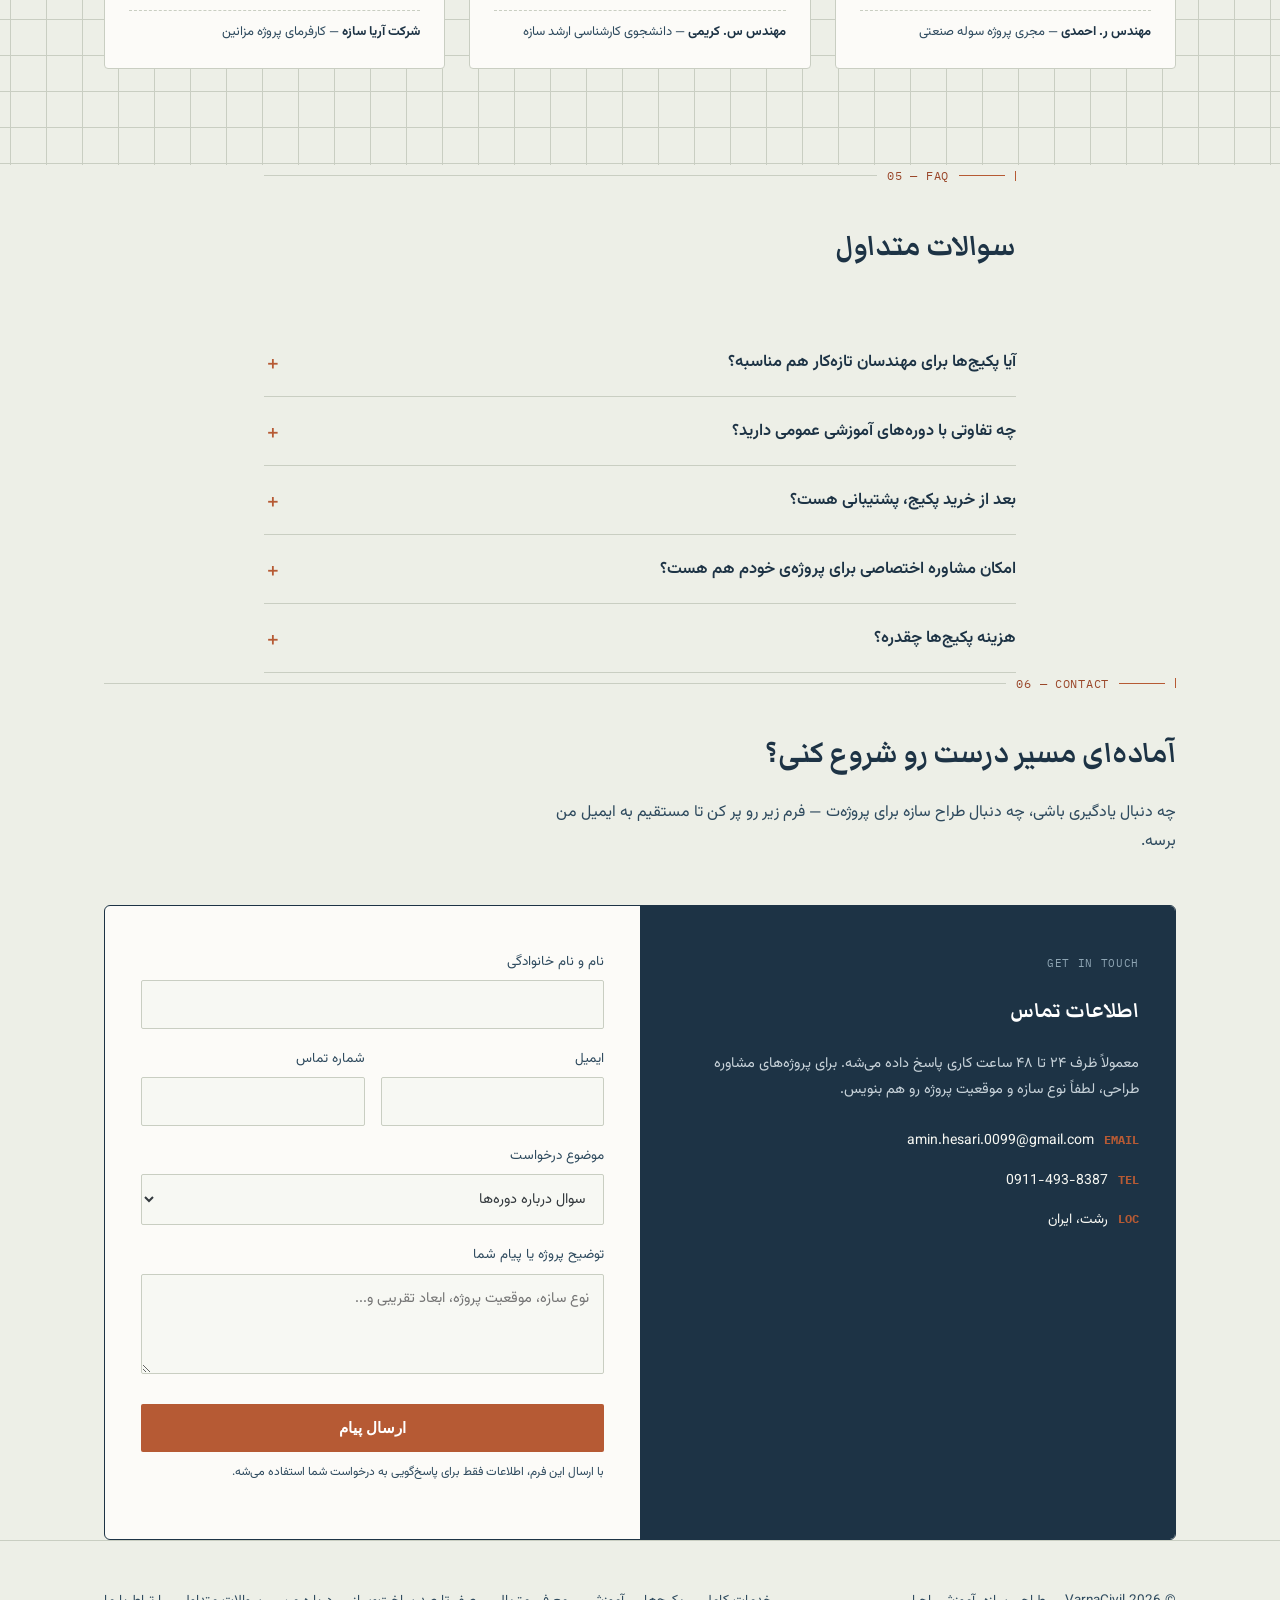
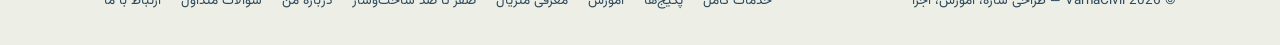
==== commit 63f3b727: "Add files via upload" ====
--- a/index.html
+++ b/index.html
@@ -15,13 +15,16 @@
 <header>
   <nav>
     <div class="logo">Varna<span style="color:var(--rust)">Civil</span> <span class="mono">STRUCT.01</span></div>
-    <ul>
-      <li><a href="services.html">خدمات کامل</a></li>
-      <li><a href="#packages">پکیج‌ها</a></li>
-      <li><a href="#about">درباره من</a></li>
-      <li><a href="#faq">سوالات متداول</a></li>
+    <ul id="siteNav">
+      <li><a href="index.html">صفحه اصلی</a></li>
+      <li><a href="index.html#packages">پکیج‌ها</a></li>
+      <li><a href="education.html">آموزش</a></li>
+      <li><a href="materials.html">معرفی متریال</a></li>
+      <li><a href="construction-guide.html">صفر تا صد ساخت‌وساز</a></li>
+      <li><a href="index.html#contact">ارتباط با ما</a></li>
     </ul>
-    <a href="#contact" class="btn nav-cta">مشاوره رایگان</a>
+    <a href="index.html#contact" class="btn nav-cta">مشاوره رایگان</a>
+    <button class="nav-toggle" id="navToggle" aria-label="باز کردن منو" aria-expanded="false">☰</button>
   </nav>
 </header>
 
@@ -42,17 +45,8 @@
       </div>
     </div>
     <div class="truss-frame">
-      <span class="tag">DWG-01 · SCALE 1:100</span>
-      <svg viewBox="0 0 400 260" width="100%">
-        <path d="M20 220 L20 60 L200 20 L380 60 L380 220"/>
-        <line x1="20" y1="220" x2="380" y2="220"/>
-        <line x1="20" y1="140" x2="380" y2="140"/>
-        <line x1="20" y1="140" x2="200" y2="20"/>
-        <line x1="380" y1="140" x2="200" y2="20"/>
-        <line x1="110" y1="180" x2="110" y2="140"/>
-        <line x1="290" y1="180" x2="290" y2="140"/>
-        <line x1="110" y1="180" x2="200" y2="20" stroke-opacity="0"/>
-      </svg>
+      <span class="tag">SITE-01 · در حال اجرا</span>
+      <img src="images/project-01.jpg" alt="اسکلت فلزی پروژه در حال اجرا" style="width:100%;height:100%;object-fit:cover;border-radius:2px;display:block;">
     </div>
   </div>
 </section>
@@ -248,8 +242,8 @@
       <h2>اطلاعات تماس</h2>
       <p>معمولاً ظرف ۲۴ تا ۴۸ ساعت کاری پاسخ داده می‌شه. برای پروژه‌های مشاوره طراحی، لطفاً نوع سازه و موقعیت پروژه رو هم بنویس.</p>
       <ul>
-        <li><b>EMAIL</b> info@varnacivil.com</li>
-        <li><b>TEL</b> 09xx-xxx-xxxx</li>
+        <li><b>EMAIL</b> amin.hesari.0099@gmail.com</li>
+        <li><b>TEL</b> 0911-493-8387</li>
         <li><b>LOC</b> رشت، ایران</li>
       </ul>
     </div>
@@ -298,63 +292,20 @@
 <footer>
   <div class="wrap footer-grid">
     <div>© <span id="year"></span> VarnaCivil — طراحی سازه، آموزش، اجرا</div>
-    <div style="display:flex;gap:20px;">
-      <a href="#services">خدمات</a>
-      <a href="#packages">پکیج‌ها</a>
-      <a href="#about">درباره من</a>
-      <a href="#faq">سوالات متداول</a>
+    <div style="display:flex;gap:20px;flex-wrap:wrap;">
+      <a href="services.html">خدمات کامل</a>
+      <a href="index.html#packages">پکیج‌ها</a>
+      <a href="education.html">آموزش</a>
+      <a href="materials.html">معرفی متریال</a>
+      <a href="construction-guide.html">صفر تا صد ساخت‌وساز</a>
+      <a href="index.html#about">درباره من</a>
+      <a href="index.html#faq">سوالات متداول</a>
+      <a href="index.html#contact">ارتباط با ما</a>
     </div>
   </div>
 </footer>
 
-<script>
-  document.getElementById('year').textContent = new Date().getFullYear();
-
-  const contactForm = document.getElementById('contactForm');
-  if(contactForm){
-    contactForm.addEventListener('submit', async (e)=>{
-      e.preventDefault();
-      const btn = contactForm.querySelector('button[type="submit"]');
-      const originalText = btn.textContent;
-      btn.textContent = 'در حال ارسال...';
-      btn.disabled = true;
-      try{
-        const res = await fetch(contactForm.action, {
-          method:'POST',
-          headers:{'Accept':'application/json'},
-          body:new FormData(contactForm)
-        });
-        const data = await res.json();
-        if(data.success){
-          document.getElementById('formSuccess').classList.add('show');
-          contactForm.reset();
-        } else {
-          alert('ارسال ناموفق بود. لطفاً دوباره تلاش کن یا مستقیم ایمیل بزن.');
-        }
-      } catch(err){
-        alert('ارسال ناموفق بود. لطفاً دوباره تلاش کن یا مستقیم ایمیل بزن.');
-      } finally {
-        btn.textContent = originalText;
-        btn.disabled = false;
-      }
-    });
-  }
-  document.querySelectorAll('.faq-q').forEach(btn=>{
-    btn.addEventListener('click',()=>{
-      const item = btn.parentElement;
-      const answer = item.querySelector('.faq-a');
-      const isOpen = item.classList.contains('open');
-      document.querySelectorAll('.faq-item.open').forEach(o=>{
-        o.classList.remove('open');
-        o.querySelector('.faq-a').style.maxHeight=null;
-      });
-      if(!isOpen){
-        item.classList.add('open');
-        answer.style.maxHeight = answer.scrollHeight+'px';
-      }
-    });
-  });
-</script>
+<script src="script.js"></script>
 
 </body>
 </html>
--- a/styles.css
+++ b/styles.css
@@ -68,10 +68,24 @@
     background:var(--ink);color:var(--paper-2)!important;padding:10px 20px;border-radius:2px;
     font-size:14px;
   }
-  .nav-toggle{display:none;background:none;border:none;font-size:22px;color:var(--ink);cursor:pointer;}
+  .nav-toggle{display:none;background:none;border:none;font-size:22px;color:var(--ink);cursor:pointer;line-height:1;padding:4px 8px;}
   @media(max-width:820px){
-    nav ul{display:none;}
+    nav ul{
+      display:none;
+      position:absolute;top:100%;right:0;left:0;
+      flex-direction:column;gap:0;
+      background:var(--paper-2);
+      border-bottom:1px solid var(--line);
+      padding:8px 24px 16px;
+      box-shadow:0 8px 16px rgba(0,0,0,.06);
+    }
+    nav ul.open{display:flex;}
+    nav ul li{width:100%;border-bottom:1px dashed var(--line);}
+    nav ul li:last-child{border-bottom:none;}
+    nav ul a{display:block;padding:14px 0;font-size:15.5px;}
+    .nav-cta{display:none;}
     .nav-toggle{display:block;}
+    nav{position:relative;}
   }
 
   /* ---- dimension divider signature element ---- */
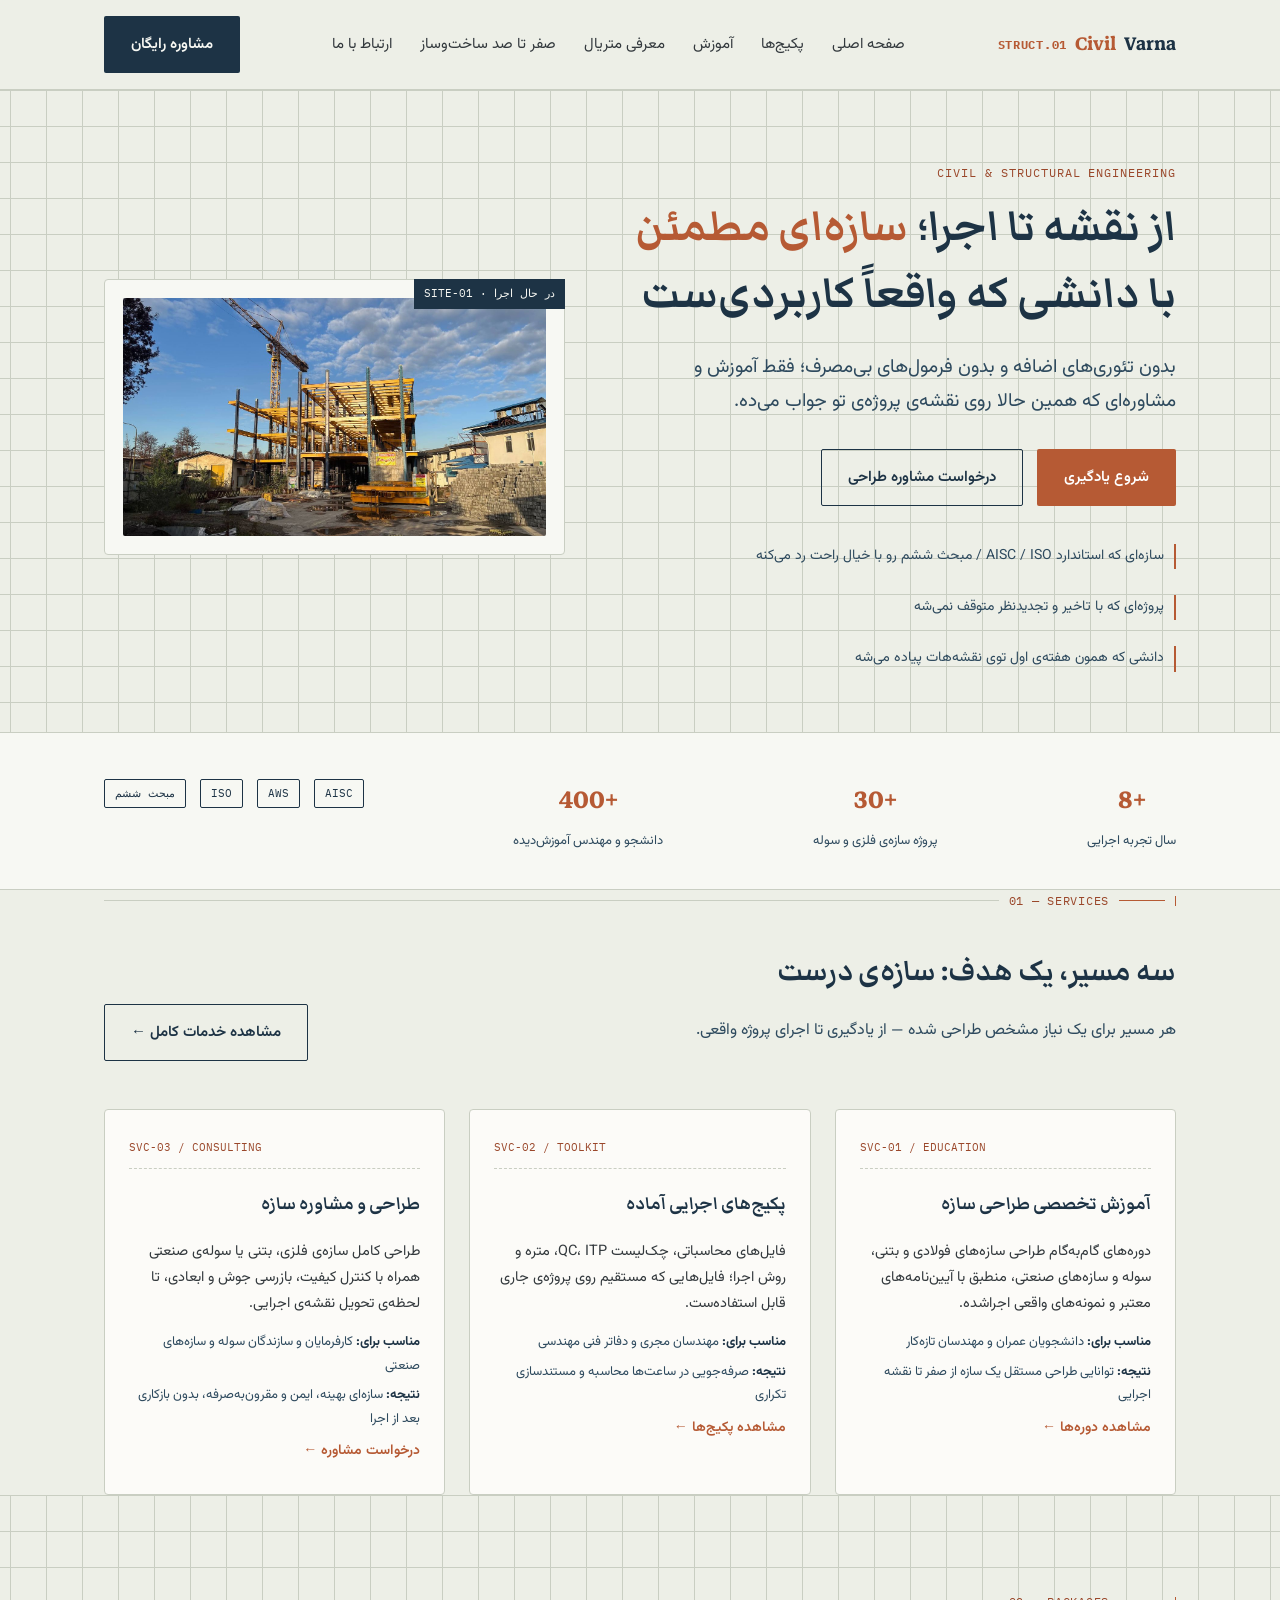
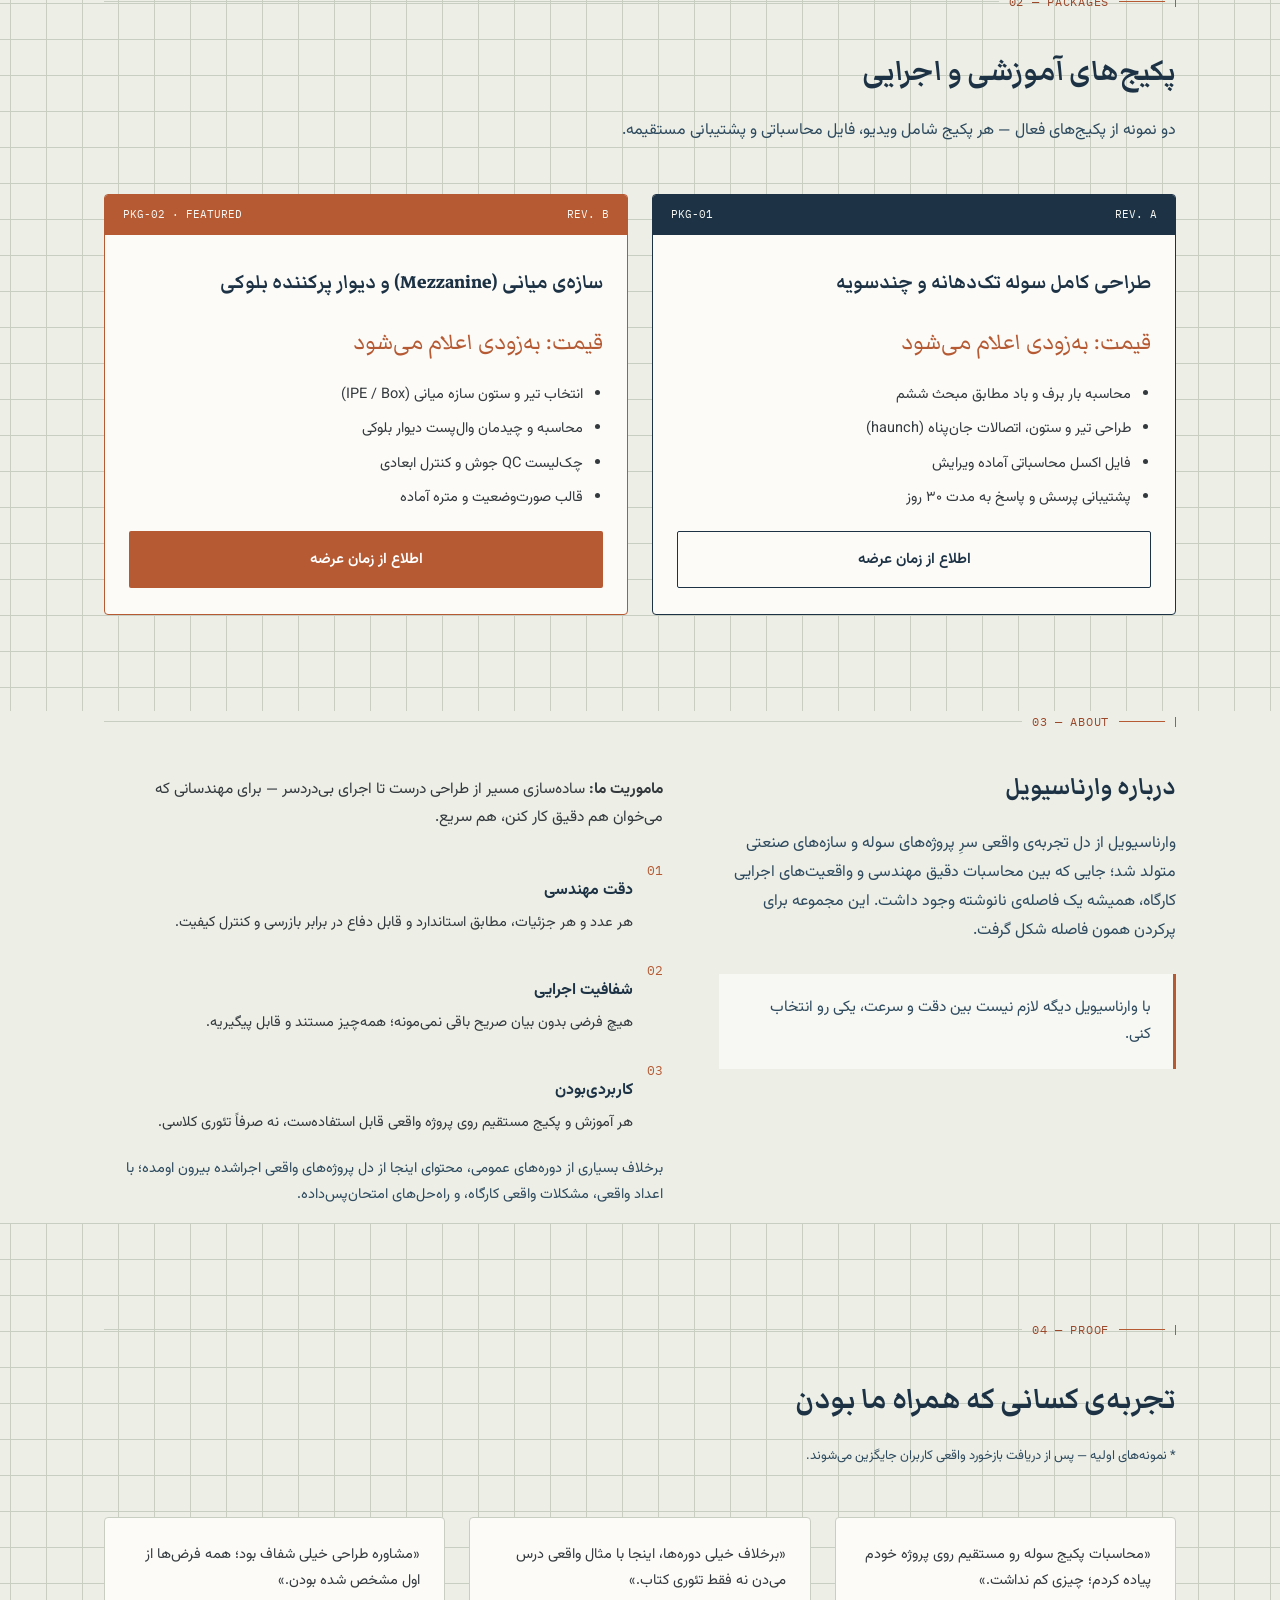
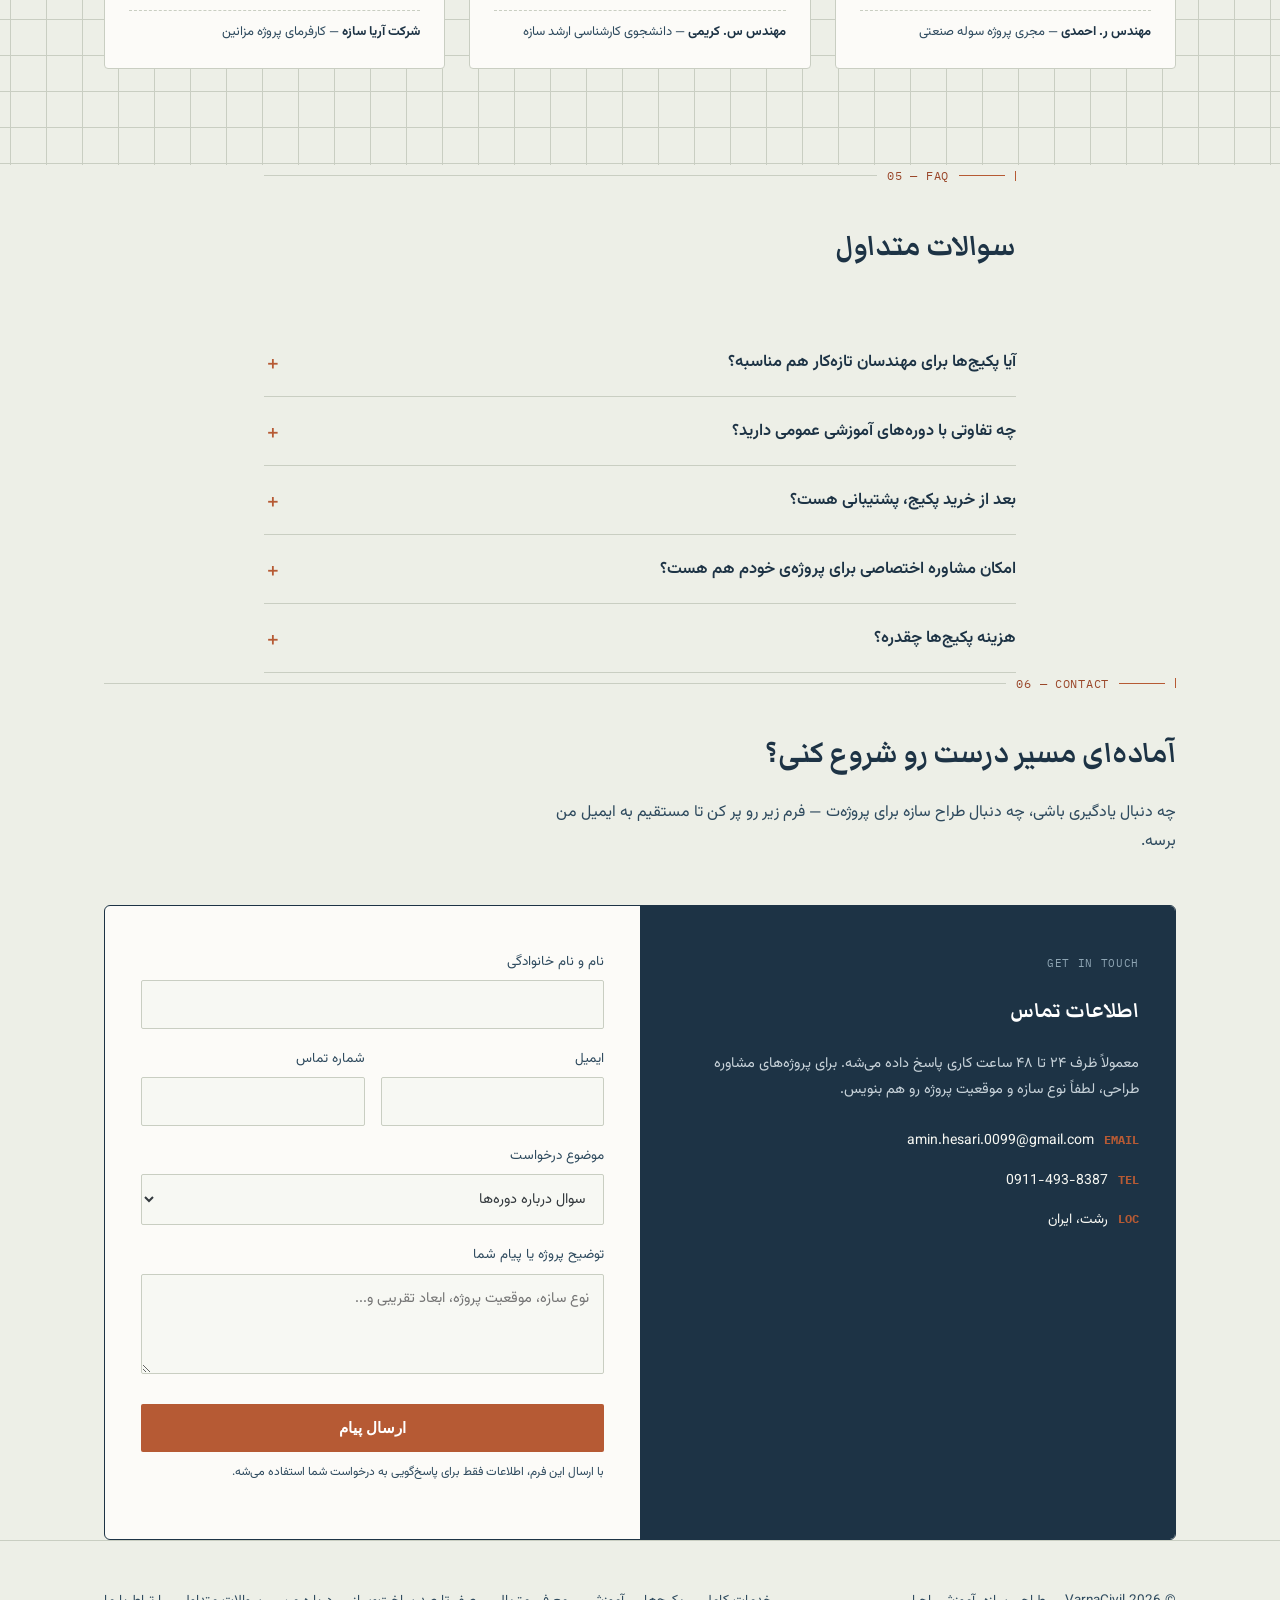
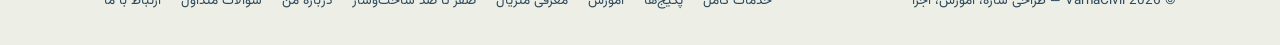
==== commit cbaae125: "Update index.html" ====
--- a/index.html
+++ b/index.html
@@ -33,7 +33,7 @@
     <div>
       <span class="eyebrow mono">CIVIL &amp; STRUCTURAL ENGINEERING</span>
       <h1>از نقشه تا اجرا؛ <em>سازه‌ای مطمئن</em> با دانشی که واقعاً کاربردی‌ست</h1>
-      <p class="lead">بدون تئوری‌های اضافه و بدون فرمول‌های بی‌مصرف؛ فقط آموزش، پکیج و مشاوره‌ای که همین حالا روی نقشه‌ی پروژه‌ی تو جواب می‌ده.</p>
+      <p class="lead">بدون تئوری‌های اضافه و بدون فرمول‌های بی‌مصرف؛ فقط آموزش و مشاوره‌ای که همین حالا روی نقشه‌ی پروژه‌ی تو جواب می‌ده.</p>
       <div class="hero-actions">
         <a href="#packages" class="btn btn-primary">شروع یادگیری</a>
         <a href="#contact" class="btn btn-ghost">درخواست مشاوره طراحی</a>
--- a/styles.css
+++ b/styles.css
@@ -309,3 +309,38 @@
 }
 .service-block-head h3{font-size:24px;}
 .service-block-body{padding:26px 28px;}
+
+/* ---- GUIDE CARDS (construction-guide index) ---- */
+.guide-grid{display:grid;grid-template-columns:repeat(2,1fr);gap:24px;margin:32px 0 48px;}
+@media(max-width:760px){.guide-grid{grid-template-columns:1fr;}}
+.guide-card{
+  display:block;background:var(--card);border:1px solid var(--line);border-radius:6px;overflow:hidden;
+  transition:border-color .2s, transform .2s;
+}
+.guide-card:hover{border-color:var(--rust);transform:translateY(-2px);}
+.guide-card .guide-icon{
+  background:var(--paper-2);border-bottom:1px solid var(--line);padding:18px 18px 6px;
+}
+.guide-card .guide-icon svg{stroke:var(--ink);stroke-width:2;fill:none;width:100%;height:120px;}
+.guide-card .guide-body{padding:20px 22px 24px;}
+.guide-card .guide-tag{font-family:'IBM Plex Mono',monospace;font-size:11px;color:var(--rust-deep);direction:ltr;display:block;margin-bottom:8px;}
+.guide-card h3{font-size:19px;line-height:1.5;margin-bottom:8px;}
+.guide-card p{font-size:14px;color:var(--charcoal);margin:0 0 14px;}
+.guide-card .guide-cta{color:var(--rust);font-weight:600;font-size:13.5px;}
+
+/* ---- GUIDE DETAIL PAGE ---- */
+.guide-hero-icon{
+  background:var(--paper-2);border:1px solid var(--line);border-radius:6px;padding:20px;margin-top:24px;
+}
+.guide-hero-icon svg{stroke:var(--ink);stroke-width:2;fill:none;width:100%;height:200px;}
+.guide-body-content h2{font-size:22px;margin:36px 0 14px;}
+.guide-body-content h3{font-size:17px;margin:22px 0 8px;color:var(--ink);}
+.guide-body-content p{font-size:15px;color:var(--charcoal);margin:0 0 14px;max-width:75ch;}
+.guide-body-content ul{margin:0 0 16px;padding-right:20px;font-size:14.5px;color:var(--charcoal);line-height:2;}
+.guide-body-content table{width:100%;border-collapse:collapse;margin:16px 0 24px;font-size:14px;}
+.guide-body-content th,.guide-body-content td{border:1px solid var(--line);padding:10px 12px;text-align:right;}
+.guide-body-content th{background:var(--paper-2);color:var(--ink);font-weight:700;}
+.mistake-list{list-style:none;margin:0 0 20px;padding:0;}
+.mistake-list li{
+  padding:10px 14px;border-right:3px solid var(--rust);background:var(--paper-2);margin-bottom:8px;font-size:14px;color:var(--charcoal);
+}
